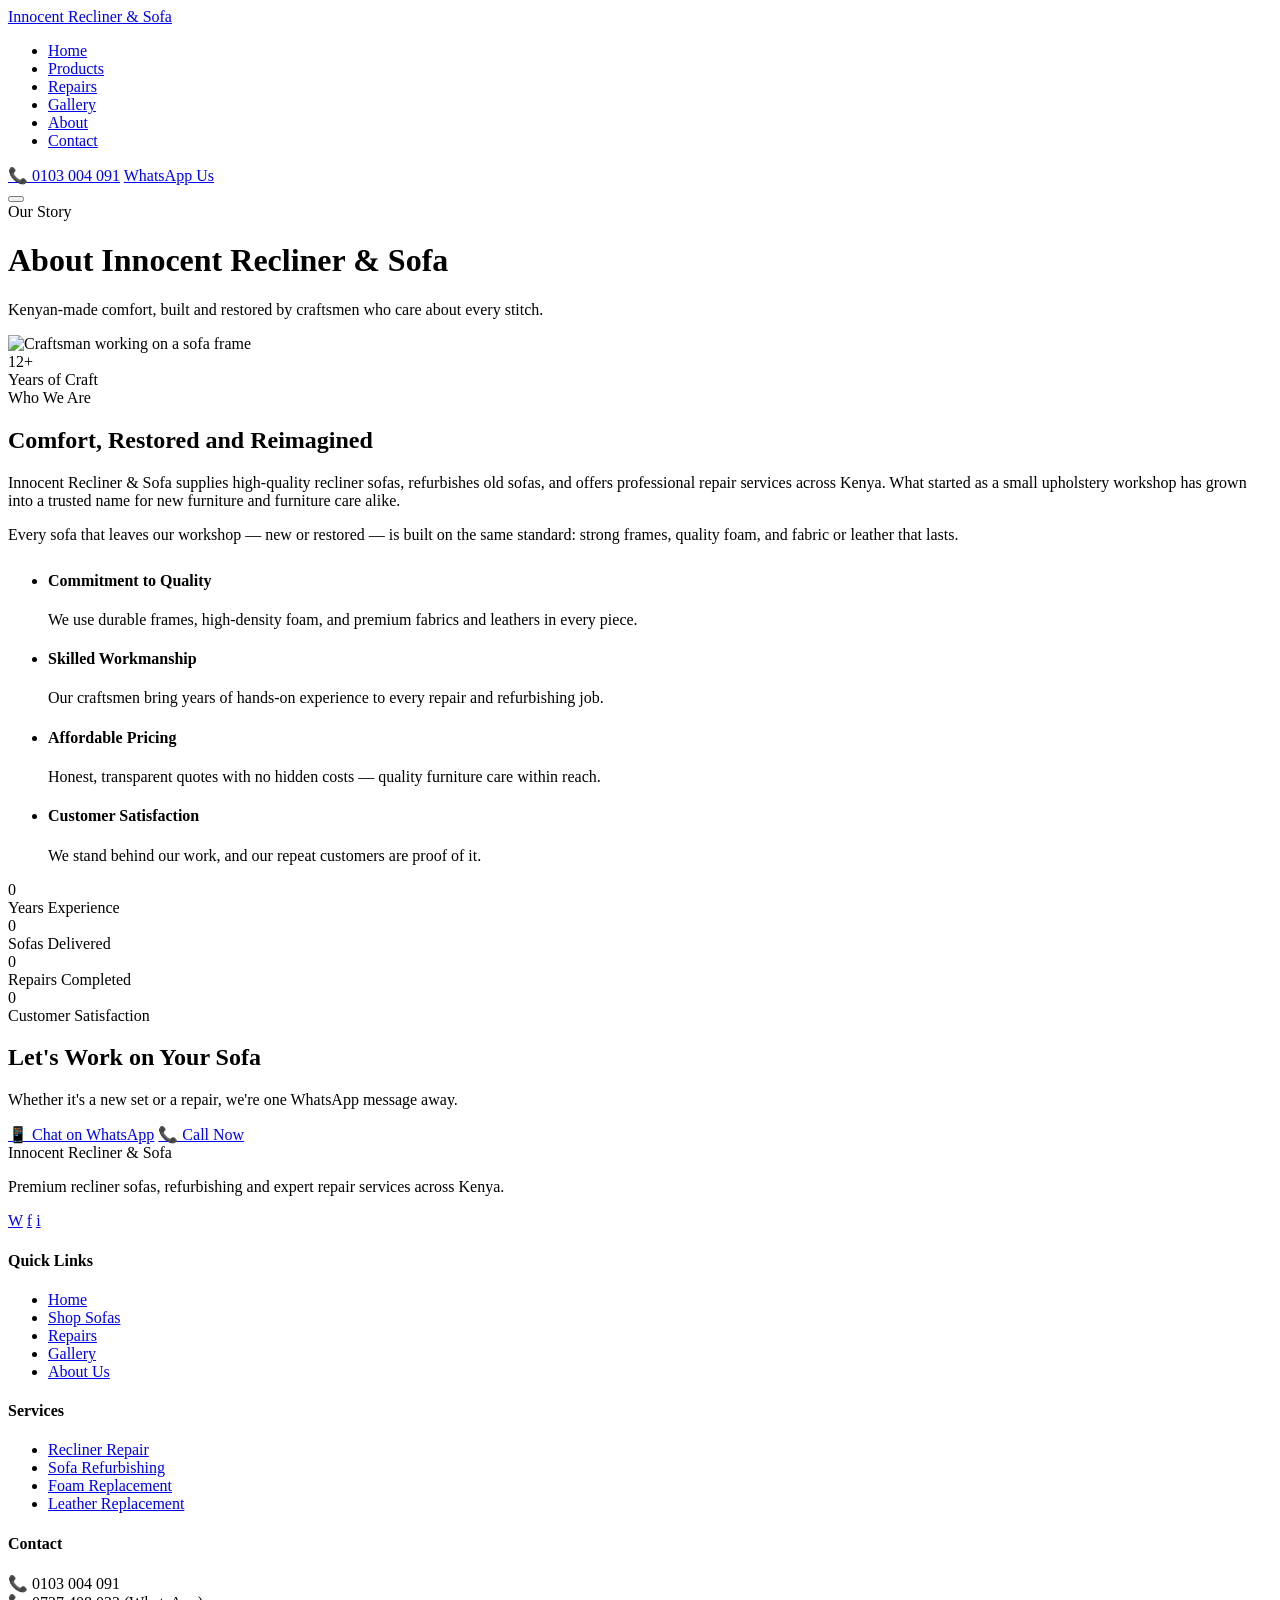
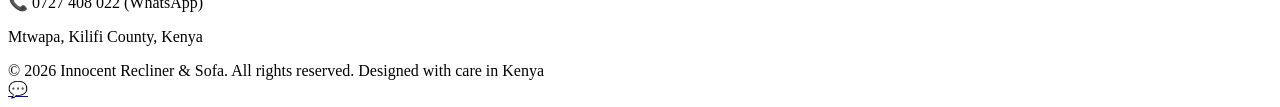
==== about.html @ 0bd8e6cc "Add files via upload" ====
<!DOCTYPE html>
<html lang="en">
<head>
<meta charset="UTF-8">
<meta name="viewport" content="width=device-width, initial-scale=1.0">
<title>About Us | Innocent Recliner & Sofa</title>
<meta name="description" content="Innocent Recliner & Sofa is committed to quality craftsmanship, affordable pricing, and customer satisfaction across Kenya.">
<link rel="preconnect" href="https://fonts.googleapis.com">
<link href="https://fonts.googleapis.com/css2?family=Playfair+Display:wght@600;700;800&family=Poppins:wght@400;500;600;700&display=swap" rel="stylesheet">
<link rel="stylesheet" href="css/style.css">
</head>
<body>

<nav class="nav">
  <div class="container nav-inner">
    <a href="index.html" class="logo">Innocent <span>Recliner & Sofa</span></a>
    <ul class="nav-links">
      <li><a href="index.html">Home</a></li>
      <li><a href="shop.html">Products</a></li>
      <li><a href="repairs.html">Repairs</a></li>
      <li><a href="gallery.html">Gallery</a></li>
      <li><a href="about.html" class="active">About</a></li>
      <li><a href="contact.html">Contact</a></li>
    </ul>
    <div class="nav-cta">
      <a href="tel:+254103004091" class="nav-call">📞 0103 004 091</a>
      <a href="https://wa.me/254727408022" target="_blank" class="btn btn--gold btn--sm">WhatsApp Us</a>
    </div>
    <button class="nav-toggle" aria-label="Menu"><span></span><span></span><span></span></button>
  </div>
</nav>

<header class="page-hero">
  <div class="container">
    <span class="crumb">Our Story</span>
    <h1>About Innocent Recliner & Sofa</h1>
    <p>Kenyan-made comfort, built and restored by craftsmen who care about every stitch.</p>
  </div>
</header>

<section class="section">
  <div class="container about-grid">
    <div class="about-media reveal">
      <img src="https://images.unsplash.com/photo-1556228453-efd6c1ff04f6?q=80&w=1000&auto=format&fit=crop" alt="Craftsman working on a sofa frame">
      <div class="about-badge">
        <div class="stat-num">12+</div>
        <div class="stat-label">Years of Craft</div>
      </div>
    </div>
    <div class="reveal reveal-delay-1">
      <span class="eyebrow">Who We Are</span>
      <h2>Comfort, Restored and Reimagined</h2>
      <p>Innocent Recliner & Sofa supplies high-quality recliner sofas, refurbishes old sofas, and offers professional repair services across Kenya. What started as a small upholstery workshop has grown into a trusted name for new furniture and furniture care alike.</p>
      <p>Every sofa that leaves our workshop — new or restored — is built on the same standard: strong frames, quality foam, and fabric or leather that lasts.</p>
      <ul class="values-list" style="margin-top:28px;">
        <li><span class="dot"></span><div><h4>Commitment to Quality</h4><p>We use durable frames, high-density foam, and premium fabrics and leathers in every piece.</p></div></li>
        <li><span class="dot"></span><div><h4>Skilled Workmanship</h4><p>Our craftsmen bring years of hands-on experience to every repair and refurbishing job.</p></div></li>
        <li><span class="dot"></span><div><h4>Affordable Pricing</h4><p>Honest, transparent quotes with no hidden costs — quality furniture care within reach.</p></div></li>
        <li><span class="dot"></span><div><h4>Customer Satisfaction</h4><p>We stand behind our work, and our repeat customers are proof of it.</p></div></li>
      </ul>
    </div>
  </div>
</section>

<section class="section section--dark">
  <div class="container">
    <div class="stats" style="margin-top:0;">
      <div class="stat reveal"><div class="stat-num" data-count="12" data-suffix="+">0</div><div class="stat-label">Years Experience</div></div>
      <div class="stat reveal reveal-delay-1"><div class="stat-num" data-count="850" data-suffix="+">0</div><div class="stat-label">Sofas Delivered</div></div>
      <div class="stat reveal reveal-delay-2"><div class="stat-num" data-count="1200" data-suffix="+">0</div><div class="stat-label">Repairs Completed</div></div>
      <div class="stat reveal reveal-delay-3"><div class="stat-num" data-count="98" data-suffix="%">0</div><div class="stat-label">Customer Satisfaction</div></div>
    </div>
  </div>
</section>

<section class="cta-banner">
  <div class="container reveal">
    <h2>Let's Work on Your Sofa</h2>
    <p>Whether it's a new set or a repair, we're one WhatsApp message away.</p>
    <div class="cta-actions">
      <a href="https://wa.me/254727408022" target="_blank" class="btn btn--gold">📱 Chat on WhatsApp</a>
      <a href="tel:+254103004091" class="btn btn--outline">📞 Call Now</a>
    </div>
  </div>
</section>

<footer class="footer">
  <div class="container footer-grid">
    <div>
      <div class="footer-logo">Innocent <span>Recliner & Sofa</span></div>
      <p>Premium recliner sofas, refurbishing and expert repair services across Kenya.</p>
      <div class="footer-social">
        <a href="https://wa.me/254727408022" target="_blank" aria-label="WhatsApp">W</a>
        <a href="#" aria-label="Facebook">f</a>
        <a href="#" aria-label="Instagram">i</a>
      </div>
    </div>
    <div>
      <h4>Quick Links</h4>
      <ul>
        <li><a href="index.html">Home</a></li>
        <li><a href="shop.html">Shop Sofas</a></li>
        <li><a href="repairs.html">Repairs</a></li>
        <li><a href="gallery.html">Gallery</a></li>
        <li><a href="about.html">About Us</a></li>
      </ul>
    </div>
    <div>
      <h4>Services</h4>
      <ul>
        <li><a href="repairs.html">Recliner Repair</a></li>
        <li><a href="repairs.html">Sofa Refurbishing</a></li>
        <li><a href="repairs.html">Foam Replacement</a></li>
        <li><a href="repairs.html">Leather Replacement</a></li>
      </ul>
    </div>
    <div>
      <h4>Contact</h4>
      <p>📞 0103 004 091<br>📞 0727 408 022 (WhatsApp)</p>
      <p>Mtwapa, Kilifi County, Kenya</p>
    </div>
  </div>
  <div class="container footer-bottom">
    <span>© 2026 Innocent Recliner & Sofa. All rights reserved.</span>
    <span>Designed with care in Kenya</span>
  </div>
</footer>

<a href="https://wa.me/254727408022" target="_blank" class="wa-float" aria-label="Chat on WhatsApp">💬</a>
<script src="js/main.js"></script>
</body>
</html>
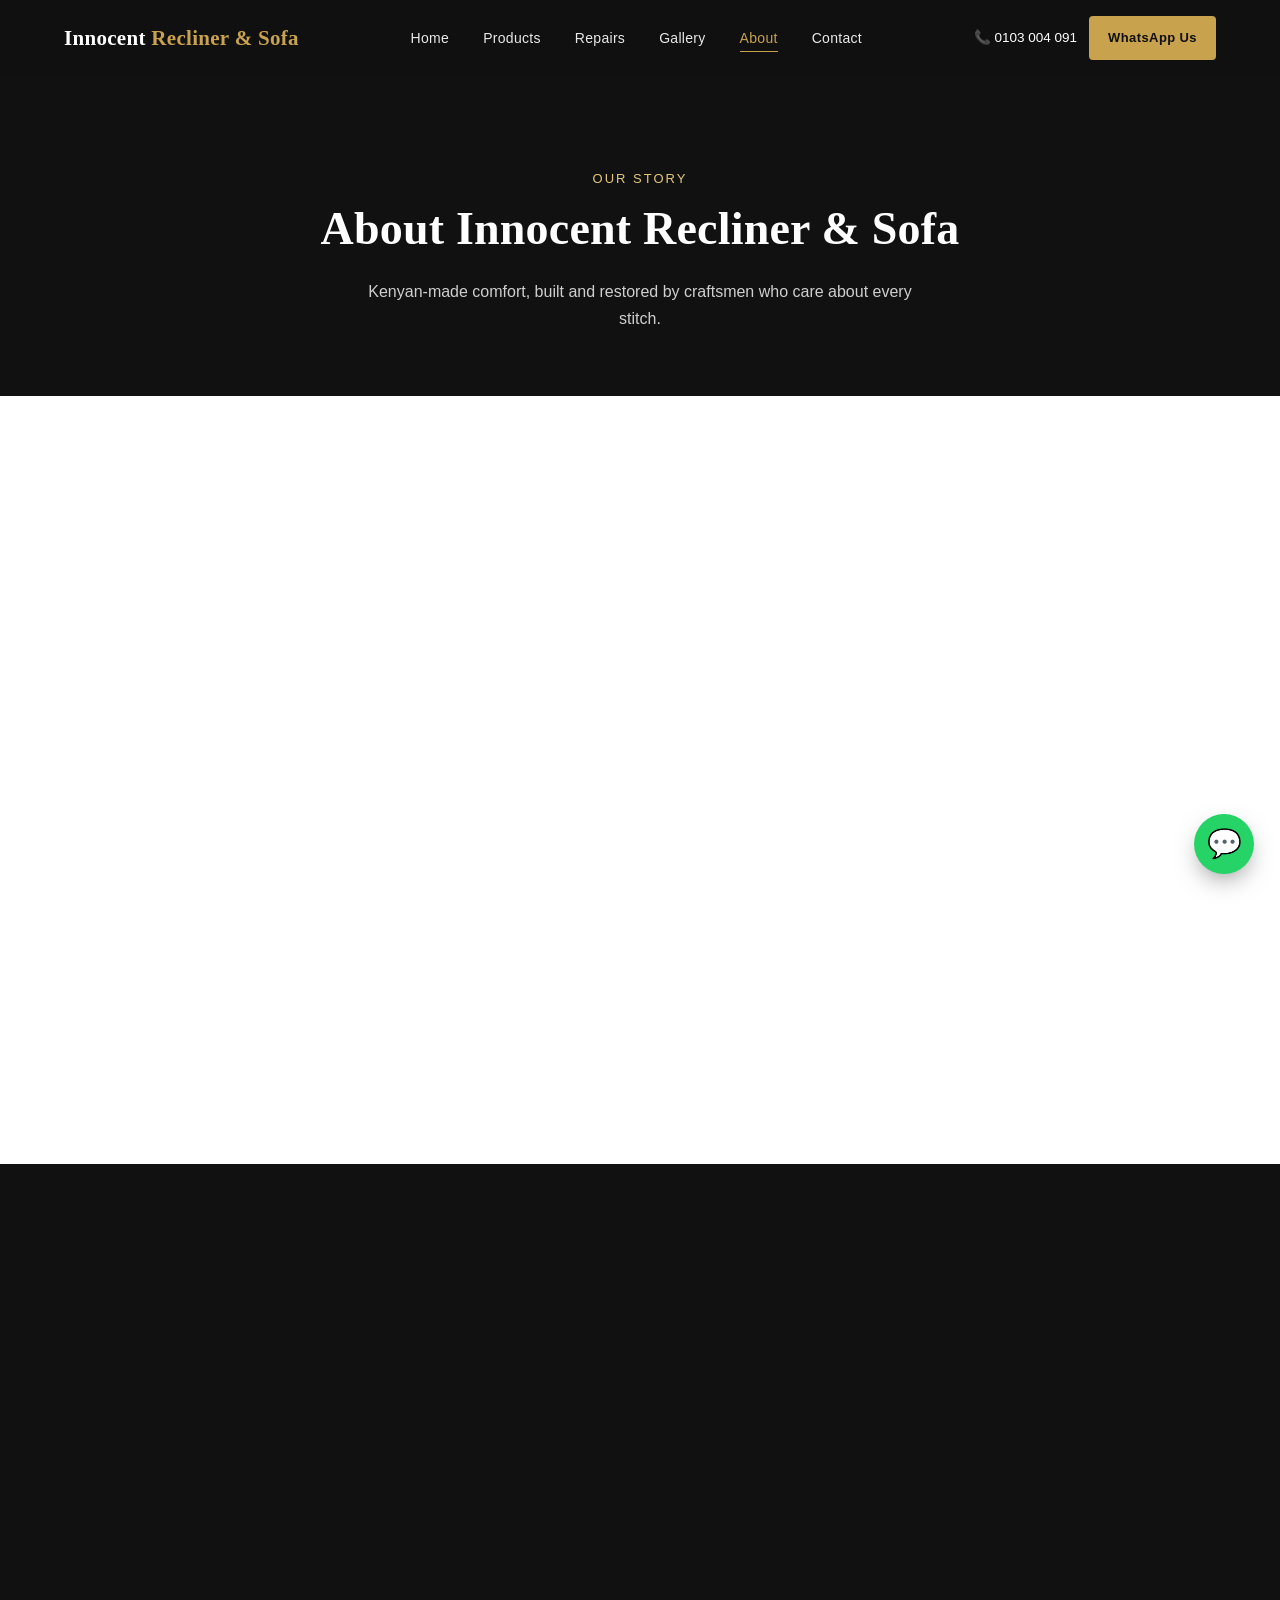
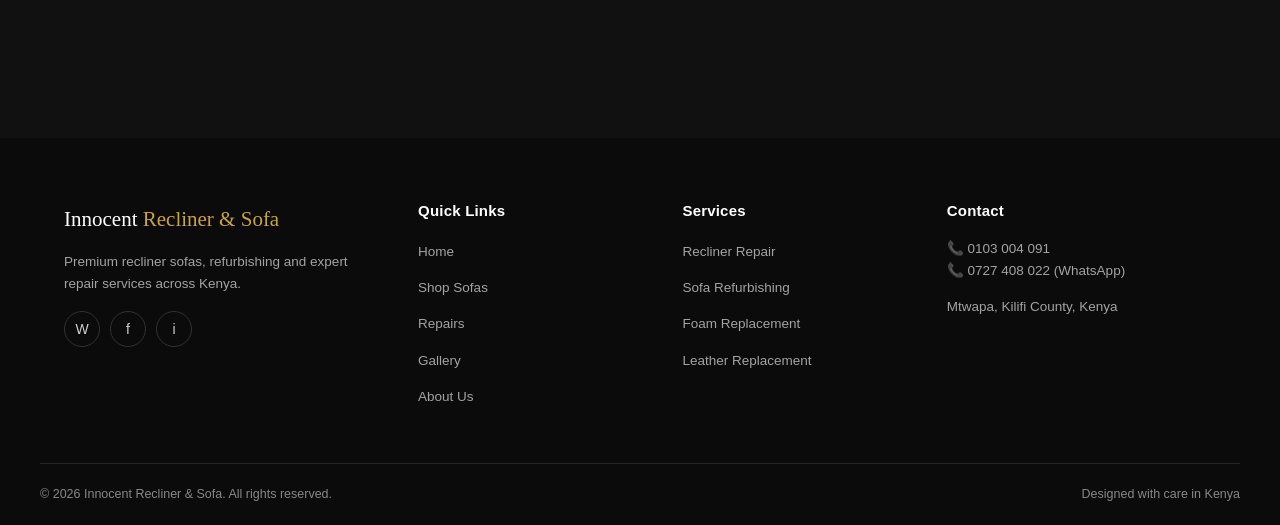
==== commit 35f862ca: "Fix stylesheet link in about.html" ====
--- a/about.html
+++ b/about.html
@@ -7,7 +7,7 @@
 <meta name="description" content="Innocent Recliner & Sofa is committed to quality craftsmanship, affordable pricing, and customer satisfaction across Kenya.">
 <link rel="preconnect" href="https://fonts.googleapis.com">
 <link href="https://fonts.googleapis.com/css2?family=Playfair+Display:wght@600;700;800&family=Poppins:wght@400;500;600;700&display=swap" rel="stylesheet">
-<link rel="stylesheet" href="css/style.css">
+<link rel="stylesheet" href="style.css">
 </head>
 <body>
 
--- a/style.css
+++ b/style.css
@@ -0,0 +1,592 @@
+/* ============================================================
+   Innocent Recliner & Sofa — Stylesheet
+   Palette: Black #111111 · Gold #C8A24D · White #FFFFFF · Light #F7F7F7
+   Type: Playfair Display (display) · Poppins (body)
+   ============================================================ */
+
+:root {
+  --black: #111111;
+  --gold: #C8A24D;
+  --gold-dark: #A9832E;
+  --gold-light: #E4C878;
+  --white: #FFFFFF;
+  --bg-light: #F7F7F7;
+  --grey-mid: #6b6b6b;
+  --grey-line: #e6e3dc;
+  --shadow: 0 20px 45px -20px rgba(17,17,17,0.35);
+  --radius: 4px;
+  --ease: cubic-bezier(.22,.61,.36,1);
+}
+
+* { box-sizing: border-box; }
+html { scroll-behavior: smooth; }
+
+body {
+  margin: 0;
+  font-family: 'Poppins', sans-serif;
+  color: var(--black);
+  background: var(--white);
+  line-height: 1.65;
+  -webkit-font-smoothing: antialiased;
+}
+
+h1, h2, h3, h4 {
+  font-family: 'Playfair Display', serif;
+  font-weight: 700;
+  line-height: 1.15;
+  margin: 0 0 0.5em;
+  letter-spacing: 0.2px;
+}
+
+p { margin: 0 0 1em; color: #333; }
+a { color: inherit; text-decoration: none; }
+img { max-width: 100%; display: block; }
+ul { list-style: none; margin: 0; padding: 0; }
+
+.container {
+  width: 100%;
+  max-width: 1200px;
+  margin: 0 auto;
+  padding: 0 24px;
+}
+
+.eyebrow {
+  display: inline-block;
+  font-size: 12px;
+  letter-spacing: 3px;
+  text-transform: uppercase;
+  color: var(--gold-dark);
+  font-weight: 600;
+  margin-bottom: 12px;
+}
+
+.section {
+  padding: 88px 0;
+}
+.section--tight { padding: 56px 0; }
+.section--bg { background: var(--bg-light); }
+.section--dark { background: var(--black); color: var(--white); }
+.section--dark p { color: #cfcfcf; }
+.section--dark h2 { color: var(--white); }
+
+.section-head {
+  max-width: 640px;
+  margin: 0 0 48px;
+}
+.section-head.center { margin-left: auto; margin-right: auto; text-align: center; }
+
+/* ---------- Buttons ---------- */
+.btn {
+  position: relative;
+  overflow: hidden;
+  display: inline-flex;
+  align-items: center;
+  gap: 10px;
+  padding: 15px 30px;
+  font-family: 'Poppins', sans-serif;
+  font-weight: 600;
+  font-size: 14.5px;
+  letter-spacing: 0.4px;
+  border-radius: var(--radius);
+  border: 1px solid transparent;
+  cursor: pointer;
+  transition: transform .25s var(--ease), box-shadow .25s var(--ease), background .25s, color .25s, border-color .25s;
+}
+.btn:active { transform: scale(0.97); }
+
+.btn--gold {
+  background: var(--gold);
+  color: var(--black);
+}
+.btn--gold:hover { background: var(--gold-dark); box-shadow: 0 10px 24px -10px rgba(200,162,77,0.7); transform: translateY(-2px); }
+
+.btn--dark {
+  background: var(--black);
+  color: var(--white);
+}
+.btn--dark:hover { background: #000; box-shadow: 0 10px 24px -10px rgba(0,0,0,0.5); transform: translateY(-2px); }
+
+.btn--outline {
+  background: transparent;
+  border-color: rgba(255,255,255,0.5);
+  color: var(--white);
+}
+.btn--outline:hover { background: rgba(255,255,255,0.12); transform: translateY(-2px); }
+
+.btn--outline-dark {
+  background: transparent;
+  border-color: var(--black);
+  color: var(--black);
+}
+.btn--outline-dark:hover { background: var(--black); color: var(--white); transform: translateY(-2px); }
+
+.btn--sm { padding: 10px 18px; font-size: 13px; }
+.btn--block { width: 100%; justify-content: center; }
+
+/* ripple */
+.btn .ripple {
+  position: absolute;
+  border-radius: 50%;
+  transform: scale(0);
+  animation: ripple .6s linear;
+  background: rgba(255,255,255,0.5);
+  pointer-events: none;
+}
+.btn--outline .ripple, .btn--outline-dark .ripple { background: rgba(17,17,17,0.2); }
+@keyframes ripple { to { transform: scale(3); opacity: 0; } }
+
+/* ---------- Navigation ---------- */
+.nav {
+  position: fixed;
+  top: 0; left: 0; right: 0;
+  z-index: 1000;
+  background: rgba(17,17,17,0.92);
+  backdrop-filter: blur(8px);
+  transition: background .3s;
+}
+.nav-inner {
+  display: flex;
+  align-items: center;
+  justify-content: space-between;
+  height: 76px;
+}
+.logo {
+  font-family: 'Playfair Display', serif;
+  font-weight: 700;
+  font-size: 21px;
+  color: var(--white);
+  letter-spacing: 0.3px;
+}
+.logo span { color: var(--gold); }
+
+.nav-links {
+  display: flex;
+  gap: 34px;
+}
+.nav-links a {
+  color: #e9e9e9;
+  font-size: 14px;
+  font-weight: 500;
+  letter-spacing: 0.3px;
+  position: relative;
+  padding: 6px 0;
+}
+.nav-links a::after {
+  content: '';
+  position: absolute;
+  left: 0; bottom: 0;
+  width: 0; height: 1px;
+  background: var(--gold);
+  transition: width .3s var(--ease);
+}
+.nav-links a:hover::after, .nav-links a.active::after { width: 100%; }
+.nav-links a.active { color: var(--gold); }
+
+.nav-cta { display: flex; align-items: center; gap: 12px; }
+.nav-call {
+  color: var(--white);
+  font-size: 13.5px;
+  font-weight: 500;
+  display: flex;
+  align-items: center;
+  gap: 6px;
+}
+
+.nav-toggle {
+  display: none;
+  flex-direction: column;
+  gap: 5px;
+  background: none;
+  border: none;
+  cursor: pointer;
+  padding: 6px;
+}
+.nav-toggle span { width: 24px; height: 2px; background: var(--white); }
+
+/* ---------- Hero ---------- */
+.hero {
+  position: relative;
+  min-height: 92vh;
+  display: flex;
+  align-items: center;
+  background: linear-gradient(180deg, rgba(17,17,17,0.72), rgba(17,17,17,0.55) 55%, rgba(17,17,17,0.85)),
+              url('https://images.unsplash.com/photo-1493663284031-b7e3aefcae8e?q=80&w=1800&auto=format&fit=crop') center/cover no-repeat;
+  color: var(--white);
+}
+.hero-inner { max-width: 680px; }
+.hero .eyebrow { color: var(--gold-light); }
+.hero h1 {
+  font-size: clamp(38px, 5.6vw, 64px);
+  color: var(--white);
+  margin-bottom: 22px;
+}
+.hero p {
+  font-size: 17.5px;
+  color: #e4e4e4;
+  max-width: 520px;
+  margin-bottom: 34px;
+}
+.hero-actions { display: flex; gap: 16px; flex-wrap: wrap; }
+
+.hero-scroll {
+  position: absolute;
+  bottom: 34px; left: 50%;
+  transform: translateX(-50%);
+  width: 22px; height: 36px;
+  border: 1px solid rgba(255,255,255,0.6);
+  border-radius: 20px;
+}
+.hero-scroll::before {
+  content: '';
+  position: absolute;
+  top: 6px; left: 50%;
+  width: 4px; height: 4px;
+  margin-left: -2px;
+  border-radius: 50%;
+  background: var(--gold);
+  animation: scrollDot 1.8s infinite;
+}
+@keyframes scrollDot { 0%{ transform: translateY(0); opacity:1;} 70%{ transform: translateY(14px); opacity:0;} 100%{opacity:0;} }
+
+/* ---------- Page hero (inner pages) ---------- */
+.page-hero {
+  padding: 168px 0 64px;
+  background: var(--black);
+  color: var(--white);
+  text-align: center;
+}
+.page-hero h1 { color: var(--white); font-size: clamp(32px, 5vw, 46px); }
+.page-hero p { color: #cfcfcf; max-width: 560px; margin: 0 auto; }
+.crumb { color: var(--gold-light); font-size: 13px; letter-spacing: 2px; text-transform: uppercase; margin-bottom: 14px; display:block; }
+
+/* ---------- Grids ---------- */
+.grid {
+  display: grid;
+  gap: 30px;
+}
+.grid--3 { grid-template-columns: repeat(3, 1fr); }
+.grid--4 { grid-template-columns: repeat(4, 1fr); }
+.grid--2 { grid-template-columns: repeat(2, 1fr); }
+
+/* ---------- Product Card ---------- */
+.card {
+  background: var(--white);
+  border: 1px solid var(--grey-line);
+  border-radius: var(--radius);
+  overflow: hidden;
+  transition: transform .35s var(--ease), box-shadow .35s var(--ease);
+}
+.card:hover { transform: translateY(-8px); box-shadow: var(--shadow); }
+.card-media { overflow: hidden; aspect-ratio: 4/3; }
+.card-media img { width: 100%; height: 100%; object-fit: cover; transition: transform .6s var(--ease); }
+.card:hover .card-media img { transform: scale(1.08); }
+.card-body { padding: 20px 22px 24px; }
+.card-cat { font-size: 11.5px; letter-spacing: 1.5px; text-transform: uppercase; color: var(--gold-dark); font-weight: 600; }
+.card-body h3 { font-size: 19px; margin: 6px 0 6px; }
+.card-price { font-family: 'Playfair Display', serif; font-size: 20px; color: var(--black); font-weight: 700; margin-bottom: 14px; }
+
+/* ---------- Service Card ---------- */
+.service-card {
+  background: var(--white);
+  border: 1px solid var(--grey-line);
+  border-radius: var(--radius);
+  padding: 34px 28px;
+  transition: transform .3s var(--ease), box-shadow .3s var(--ease), border-color .3s;
+}
+.service-card:hover { transform: translateY(-6px); box-shadow: var(--shadow); border-color: var(--gold); }
+.service-icon {
+  width: 52px; height: 52px;
+  border-radius: 50%;
+  background: var(--bg-light);
+  display: flex; align-items: center; justify-content: center;
+  margin-bottom: 20px;
+  font-size: 22px;
+  color: var(--gold-dark);
+  border: 1px solid var(--grey-line);
+}
+.service-card h3 { font-size: 19px; margin-bottom: 8px; }
+.service-card p { font-size: 14.5px; margin-bottom: 0; }
+
+/* ---------- Why choose us ---------- */
+.feature-row {
+  display: flex;
+  gap: 18px;
+  align-items: flex-start;
+  padding: 20px 0;
+  border-bottom: 1px solid rgba(255,255,255,0.1);
+}
+.feature-row:last-child { border-bottom: none; }
+.feature-check {
+  width: 30px; height: 30px;
+  border-radius: 50%;
+  border: 1px solid var(--gold);
+  color: var(--gold);
+  display: flex; align-items: center; justify-content: center;
+  flex-shrink: 0;
+  font-size: 14px;
+}
+.feature-row h4 { color: var(--white); font-family: 'Poppins', sans-serif; font-size: 16px; margin-bottom: 3px; }
+.feature-row p { font-size: 14px; margin: 0; color: #bfbfbf; }
+
+.stats {
+  display: grid;
+  grid-template-columns: repeat(4, 1fr);
+  gap: 24px;
+  margin-top: 56px;
+}
+.stat { text-align: center; }
+.stat-num { font-family: 'Playfair Display', serif; font-size: 40px; color: var(--gold); font-weight: 700; }
+.stat-label { font-size: 12.5px; letter-spacing: 1px; text-transform: uppercase; color: #bfbfbf; margin-top: 4px; }
+
+/* ---------- Before / After ---------- */
+.ba-card {
+  position: relative;
+  border-radius: var(--radius);
+  overflow: hidden;
+  box-shadow: var(--shadow);
+}
+.ba-images { position: relative; aspect-ratio: 4/3; overflow: hidden; }
+.ba-images img { position: absolute; inset: 0; width: 100%; height: 100%; object-fit: cover; }
+.ba-after { clip-path: inset(0 0 0 50%); transition: clip-path .1s; }
+.ba-handle {
+  position: absolute; top: 0; bottom: 0; left: 50%;
+  width: 3px; background: var(--gold);
+  cursor: ew-resize;
+  transform: translateX(-1.5px);
+}
+.ba-handle::after {
+  content: '⇔';
+  position: absolute; top: 50%; left: 50%;
+  transform: translate(-50%,-50%);
+  width: 38px; height: 38px;
+  background: var(--gold);
+  color: var(--black);
+  border-radius: 50%;
+  display: flex; align-items: center; justify-content: center;
+  font-size: 16px;
+  box-shadow: 0 4px 12px rgba(0,0,0,0.3);
+}
+.ba-label {
+  position: absolute; bottom: 12px;
+  font-size: 11px; letter-spacing: 1.5px; text-transform: uppercase;
+  background: rgba(17,17,17,0.75); color: var(--white);
+  padding: 5px 12px; border-radius: 2px;
+}
+.ba-label.before { left: 12px; }
+.ba-label.after { right: 12px; }
+.ba-caption { padding: 16px 4px 0; font-weight: 600; font-size: 15px; }
+
+/* ---------- Testimonials ---------- */
+.testi-track {
+  display: flex;
+  transition: transform .5s var(--ease);
+}
+.testi-slide { flex: 0 0 100%; padding: 0 8px; }
+.testi-card {
+  background: var(--white);
+  border: 1px solid var(--grey-line);
+  border-radius: var(--radius);
+  padding: 40px;
+  text-align: center;
+  max-width: 680px;
+  margin: 0 auto;
+}
+.testi-stars { color: var(--gold); letter-spacing: 4px; margin-bottom: 16px; font-size: 15px; }
+.testi-quote { font-family: 'Playfair Display', serif; font-size: 20px; font-style: italic; margin-bottom: 18px; }
+.testi-name { font-weight: 600; font-size: 14px; }
+.testi-role { font-size: 12.5px; color: var(--grey-mid); }
+.testi-dots { display: flex; justify-content: center; gap: 8px; margin-top: 26px; }
+.testi-dot { width: 8px; height: 8px; border-radius: 50%; background: var(--grey-line); cursor: pointer; border: none; }
+.testi-dot.active { background: var(--gold); }
+
+/* ---------- Gallery ---------- */
+.gallery-grid {
+  display: grid;
+  grid-template-columns: repeat(4, 1fr);
+  gap: 12px;
+}
+.gallery-item { border-radius: var(--radius); overflow: hidden; cursor: pointer; position: relative; }
+.gallery-item img { aspect-ratio: 1/1; object-fit: cover; width: 100%; height: 100%; transition: transform .5s var(--ease); }
+.gallery-item:hover img { transform: scale(1.1); }
+.gallery-item::after {
+  content: '+';
+  position: absolute; inset: 0;
+  display: flex; align-items: center; justify-content: center;
+  font-size: 28px; color: var(--white);
+  background: rgba(17,17,17,0);
+  transition: background .3s;
+}
+.gallery-item:hover::after { background: rgba(17,17,17,0.35); }
+.gallery-filters { display: flex; gap: 10px; flex-wrap: wrap; margin-bottom: 32px; }
+.gfilter {
+  padding: 8px 18px; font-size: 13px; font-weight: 500;
+  border: 1px solid var(--grey-line); border-radius: 30px;
+  background: var(--white); cursor: pointer; transition: all .25s;
+}
+.gfilter.active, .gfilter:hover { background: var(--black); color: var(--white); border-color: var(--black); }
+
+/* lightbox */
+.lightbox {
+  position: fixed; inset: 0; z-index: 2000;
+  background: rgba(10,10,10,0.94);
+  display: flex; align-items: center; justify-content: center;
+  opacity: 0; pointer-events: none; transition: opacity .3s;
+}
+.lightbox.open { opacity: 1; pointer-events: auto; }
+.lightbox img { max-width: 88vw; max-height: 82vh; border-radius: 4px; }
+.lightbox-close, .lightbox-prev, .lightbox-next {
+  position: absolute; background: rgba(255,255,255,0.1); color: var(--white);
+  border: 1px solid rgba(255,255,255,0.3); border-radius: 50%;
+  width: 44px; height: 44px; display: flex; align-items: center; justify-content: center;
+  cursor: pointer; font-size: 18px;
+}
+.lightbox-close { top: 24px; right: 24px; }
+.lightbox-prev { left: 24px; top: 50%; transform: translateY(-50%); }
+.lightbox-next { right: 24px; top: 50%; transform: translateY(-50%); }
+
+/* ---------- Filters (Shop) ---------- */
+.shop-filters { display: flex; gap: 10px; flex-wrap: wrap; margin-bottom: 40px; }
+
+/* ---------- Quote / Contact form ---------- */
+.form-card {
+  background: var(--white);
+  border: 1px solid var(--grey-line);
+  border-radius: var(--radius);
+  padding: 36px;
+}
+.field { margin-bottom: 20px; }
+.field label { display: block; font-size: 13px; font-weight: 600; margin-bottom: 7px; }
+.field input, .field select, .field textarea {
+  width: 100%;
+  padding: 13px 14px;
+  border: 1px solid var(--grey-line);
+  border-radius: var(--radius);
+  font-family: 'Poppins', sans-serif;
+  font-size: 14.5px;
+  background: var(--bg-light);
+  transition: border-color .25s, background .25s;
+}
+.field input:focus, .field select:focus, .field textarea:focus {
+  outline: none; border-color: var(--gold); background: var(--white);
+}
+.field textarea { resize: vertical; min-height: 110px; }
+
+/* ---------- Contact info blocks ---------- */
+.contact-info-item {
+  display: flex; gap: 16px; align-items: flex-start;
+  padding: 20px 0; border-bottom: 1px solid var(--grey-line);
+}
+.contact-info-item:last-child { border-bottom: none; }
+.contact-info-icon {
+  width: 44px; height: 44px; border-radius: 50%;
+  background: var(--black); color: var(--gold);
+  display: flex; align-items: center; justify-content: center;
+  flex-shrink: 0; font-size: 18px;
+}
+.contact-info-item h4 { font-size: 15px; margin-bottom: 3px; }
+.contact-info-item p { font-size: 14px; margin: 0; color: var(--grey-mid); }
+.map-frame { border-radius: var(--radius); overflow: hidden; border: 1px solid var(--grey-line); margin-top: 24px; }
+.map-frame iframe { width: 100%; height: 320px; border: 0; display: block; }
+
+/* ---------- About ---------- */
+.about-grid { display: grid; grid-template-columns: 1fr 1fr; gap: 60px; align-items: center; }
+.about-media { position: relative; }
+.about-media img { border-radius: var(--radius); box-shadow: var(--shadow); }
+.about-badge {
+  position: absolute; bottom: -24px; left: -24px;
+  background: var(--gold); color: var(--black);
+  padding: 20px 26px; border-radius: var(--radius);
+  box-shadow: 0 14px 30px -12px rgba(0,0,0,0.4);
+}
+.about-badge .stat-num { color: var(--black); font-size: 30px; }
+.about-badge .stat-label { color: #3a2f0f; }
+.values-list li { display: flex; gap: 14px; margin-bottom: 18px; align-items: flex-start; }
+.values-list .dot { width: 8px; height: 8px; margin-top: 8px; border-radius: 50%; background: var(--gold); flex-shrink: 0; }
+.values-list h4 { font-size: 15.5px; margin-bottom: 2px; }
+.values-list p { font-size: 14px; margin: 0; }
+
+/* ---------- CTA banner ---------- */
+.cta-banner {
+  background: var(--black);
+  color: var(--white);
+  text-align: center;
+  padding: 76px 0;
+}
+.cta-banner h2 { color: var(--white); margin-bottom: 14px; }
+.cta-banner p { color: #cfcfcf; max-width: 520px; margin: 0 auto 32px; }
+.cta-actions { display: flex; justify-content: center; gap: 16px; flex-wrap: wrap; }
+
+/* ---------- Footer ---------- */
+.footer { background: #0b0b0b; color: #cfcfcf; padding: 64px 0 0; }
+.footer-grid { display: grid; grid-template-columns: 1.4fr 1fr 1fr 1.2fr; gap: 40px; padding-bottom: 44px; }
+.footer h4 { color: var(--white); font-family: 'Poppins', sans-serif; font-size: 15px; margin-bottom: 18px; }
+.footer p { font-size: 13.5px; color: #a3a3a3; }
+.footer ul li { margin-bottom: 10px; }
+.footer ul a { font-size: 13.5px; color: #a3a3a3; transition: color .2s; }
+.footer ul a:hover { color: var(--gold); }
+.footer-logo { font-family: 'Playfair Display', serif; font-size: 21px; color: var(--white); margin-bottom: 14px; }
+.footer-logo span { color: var(--gold); }
+.footer-social { display: flex; gap: 10px; margin-top: 16px; }
+.footer-social a {
+  width: 36px; height: 36px; border-radius: 50%;
+  border: 1px solid #333; display: flex; align-items: center; justify-content: center;
+  font-size: 14px; transition: all .25s;
+}
+.footer-social a:hover { background: var(--gold); border-color: var(--gold); color: var(--black); }
+.footer-bottom {
+  border-top: 1px solid #262626;
+  padding: 20px 0;
+  font-size: 12.5px;
+  color: #888;
+  display: flex; justify-content: space-between; flex-wrap: wrap; gap: 10px;
+}
+
+/* ---------- Floating WhatsApp ---------- */
+.wa-float {
+  position: fixed; bottom: 26px; right: 26px; z-index: 900;
+  width: 60px; height: 60px; border-radius: 50%;
+  background: #25D366; color: var(--white);
+  display: flex; align-items: center; justify-content: center;
+  font-size: 28px;
+  box-shadow: 0 10px 26px -8px rgba(0,0,0,0.5);
+  animation: waPulse 2.4s infinite;
+}
+.wa-float:hover { transform: scale(1.08); }
+@keyframes waPulse {
+  0% { box-shadow: 0 0 0 0 rgba(37,211,102,0.55), 0 10px 26px -8px rgba(0,0,0,0.5); }
+  70% { box-shadow: 0 0 0 14px rgba(37,211,102,0), 0 10px 26px -8px rgba(0,0,0,0.5); }
+  100% { box-shadow: 0 0 0 0 rgba(37,211,102,0), 0 10px 26px -8px rgba(0,0,0,0.5); }
+}
+
+/* ---------- Reveal on scroll ---------- */
+.reveal { opacity: 0; transform: translateY(28px); transition: opacity .7s var(--ease), transform .7s var(--ease); }
+.reveal.in { opacity: 1; transform: translateY(0); }
+.reveal-delay-1 { transition-delay: .1s; }
+.reveal-delay-2 { transition-delay: .2s; }
+.reveal-delay-3 { transition-delay: .3s; }
+
+@media (prefers-reduced-motion: reduce) {
+  * { animation: none !important; transition: none !important; }
+}
+
+/* ---------- Responsive ---------- */
+@media (max-width: 1024px) {
+  .grid--4 { grid-template-columns: repeat(2, 1fr); }
+  .grid--3 { grid-template-columns: repeat(2, 1fr); }
+  .footer-grid { grid-template-columns: 1fr 1fr; }
+  .stats { grid-template-columns: repeat(2, 1fr); gap: 30px; }
+  .gallery-grid { grid-template-columns: repeat(3, 1fr); }
+}
+@media (max-width: 800px) {
+  .nav-links, .nav-call { display: none; }
+  .nav-toggle { display: flex; }
+  .nav.open .nav-links {
+    display: flex; position: absolute; top: 76px; left: 0; right: 0;
+    background: var(--black); flex-direction: column; padding: 20px 24px; gap: 18px;
+  }
+  .about-grid, .grid--2 { grid-template-columns: 1fr; }
+  .about-media { margin-bottom: 40px; }
+  .footer-grid { grid-template-columns: 1fr; gap: 30px; }
+  .gallery-grid { grid-template-columns: repeat(2, 1fr); }
+  .grid--3, .grid--4 { grid-template-columns: 1fr; }
+}
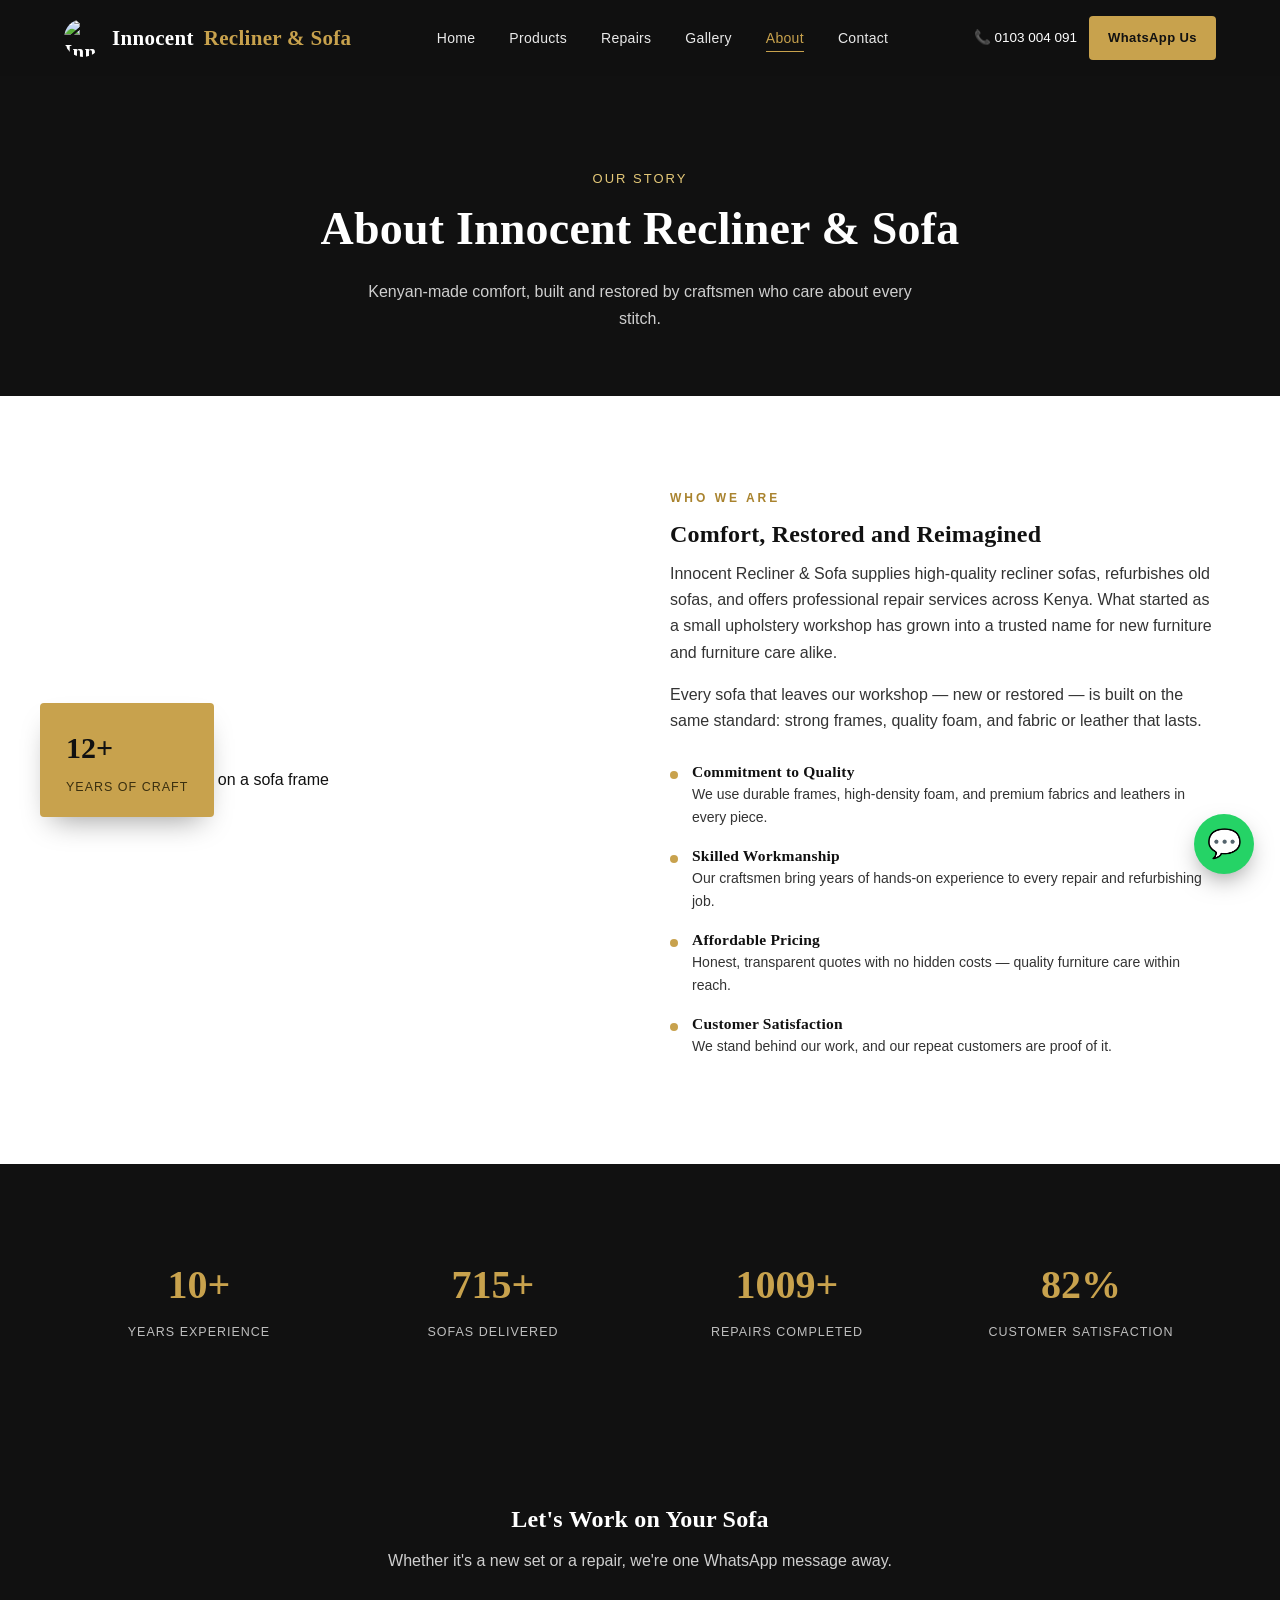
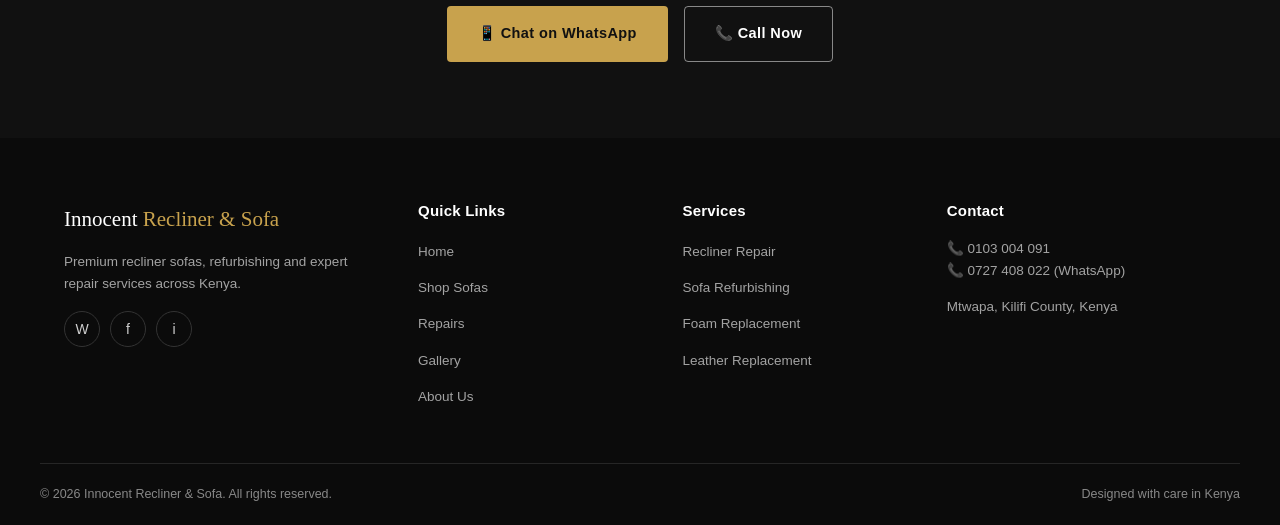
==== commit b55fc193: "Add files via upload" ====
--- a/about.html
+++ b/about.html
@@ -13,7 +13,7 @@
 
 <nav class="nav">
   <div class="container nav-inner">
-    <a href="index.html" class="logo">Innocent <span>Recliner & Sofa</span></a>
+    <a href="index.html" class="logo"><img src="images/logo.png" alt="Innocent Recliner & Sofa logo" class="logo-img">Innocent <span>Recliner & Sofa</span></a>
     <ul class="nav-links">
       <li><a href="index.html">Home</a></li>
       <li><a href="shop.html">Products</a></li>
@@ -41,7 +41,7 @@
 <section class="section">
   <div class="container about-grid">
     <div class="about-media reveal">
-      <img src="https://images.unsplash.com/photo-1556228453-efd6c1ff04f6?q=80&w=1000&auto=format&fit=crop" alt="Craftsman working on a sofa frame">
+      <img src="images/about.jpg" alt="Craftsman working on a sofa frame">
       <div class="about-badge">
         <div class="stat-num">12+</div>
         <div class="stat-label">Years of Craft</div>
@@ -127,6 +127,6 @@
 </footer>
 
 <a href="https://wa.me/254727408022" target="_blank" class="wa-float" aria-label="Chat on WhatsApp">💬</a>
-<script src="js/main.js"></script>
+<script src="main.js"></script>
 </body>
 </html>
--- a/style.css
+++ b/style.css
@@ -151,11 +151,20 @@
   height: 76px;
 }
 .logo {
+  display: flex;
+  align-items: center;
+  gap: 10px;
   font-family: 'Playfair Display', serif;
   font-weight: 700;
   font-size: 21px;
   color: var(--white);
   letter-spacing: 0.3px;
+}
+.logo-img {
+  height: 38px;
+  width: 38px;
+  object-fit: contain;
+  border-radius: 50%;
 }
 .logo span { color: var(--gold); }
 
@@ -210,7 +219,7 @@
   display: flex;
   align-items: center;
   background: linear-gradient(180deg, rgba(17,17,17,0.72), rgba(17,17,17,0.55) 55%, rgba(17,17,17,0.85)),
-              url('https://images.unsplash.com/photo-1493663284031-b7e3aefcae8e?q=80&w=1800&auto=format&fit=crop') center/cover no-repeat;
+              url('images/hero.jpg') center/cover no-repeat;
   color: var(--white);
 }
 .hero-inner { max-width: 680px; }
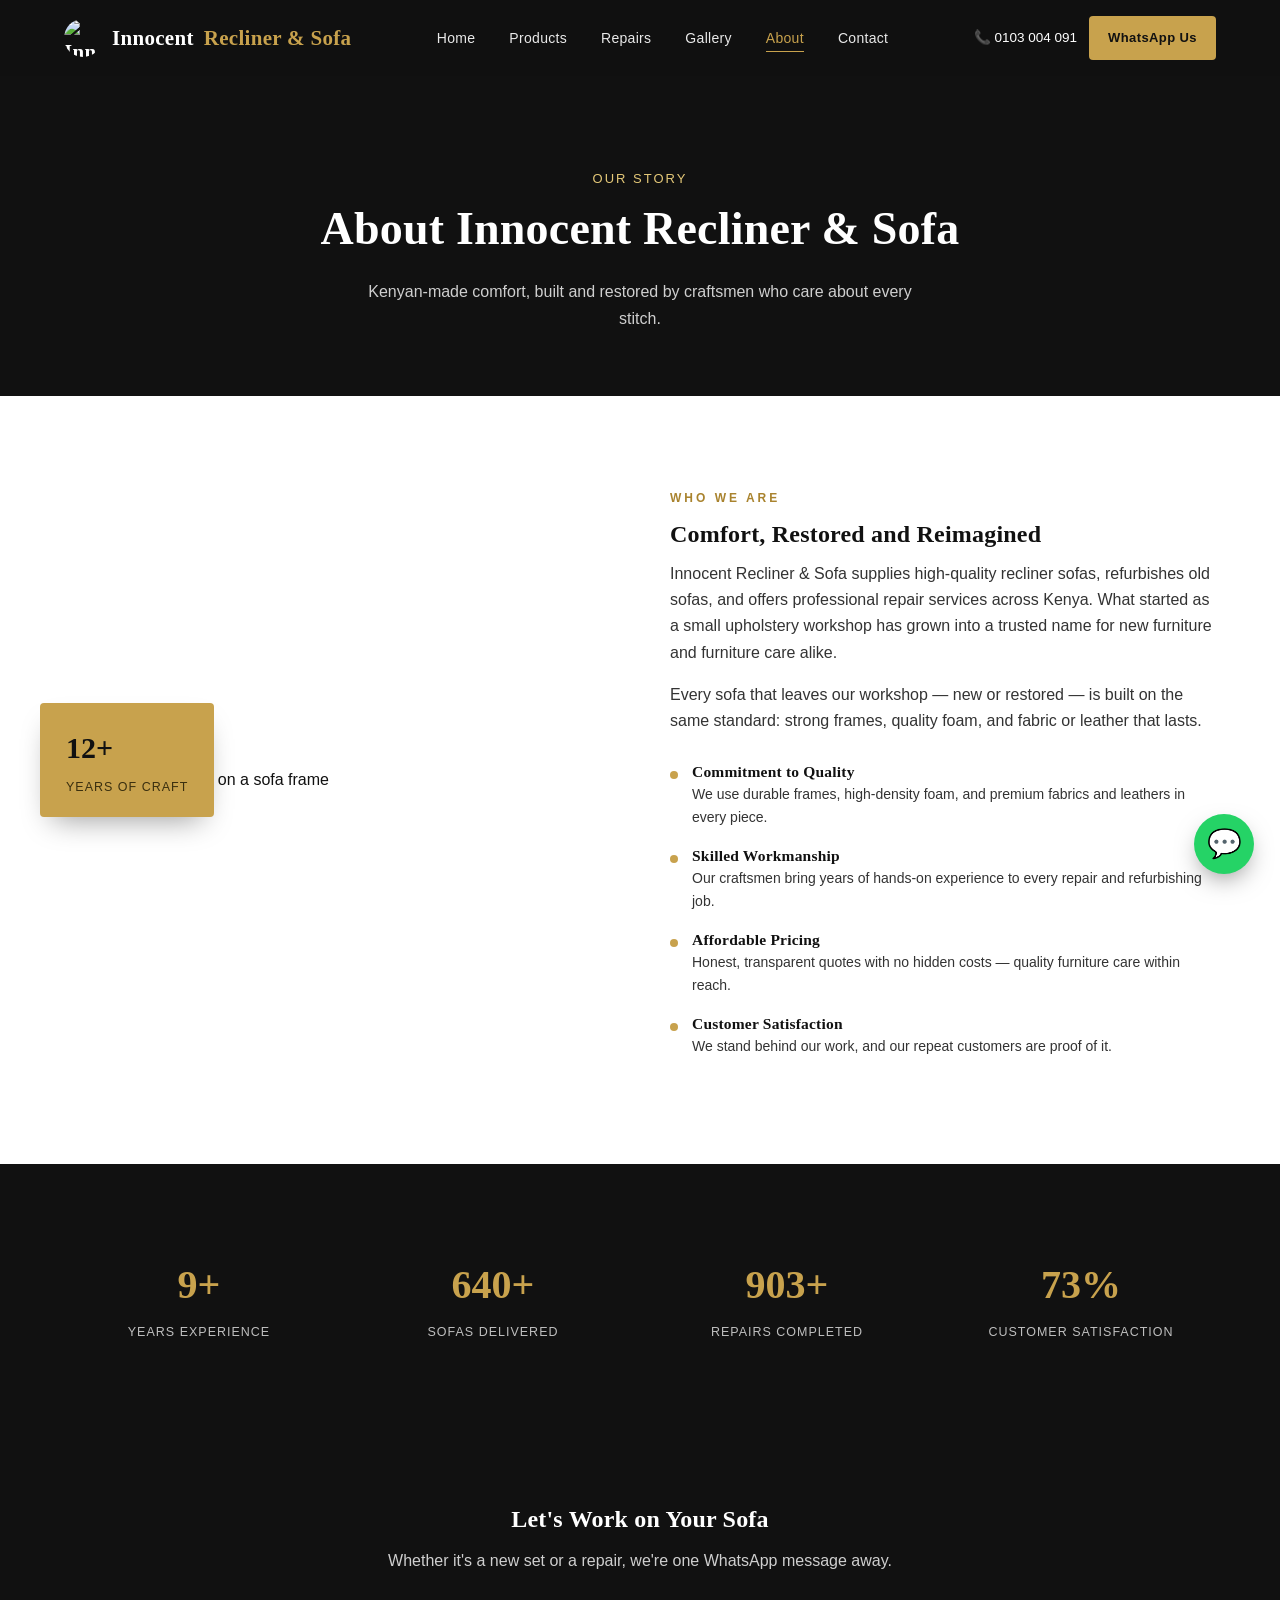
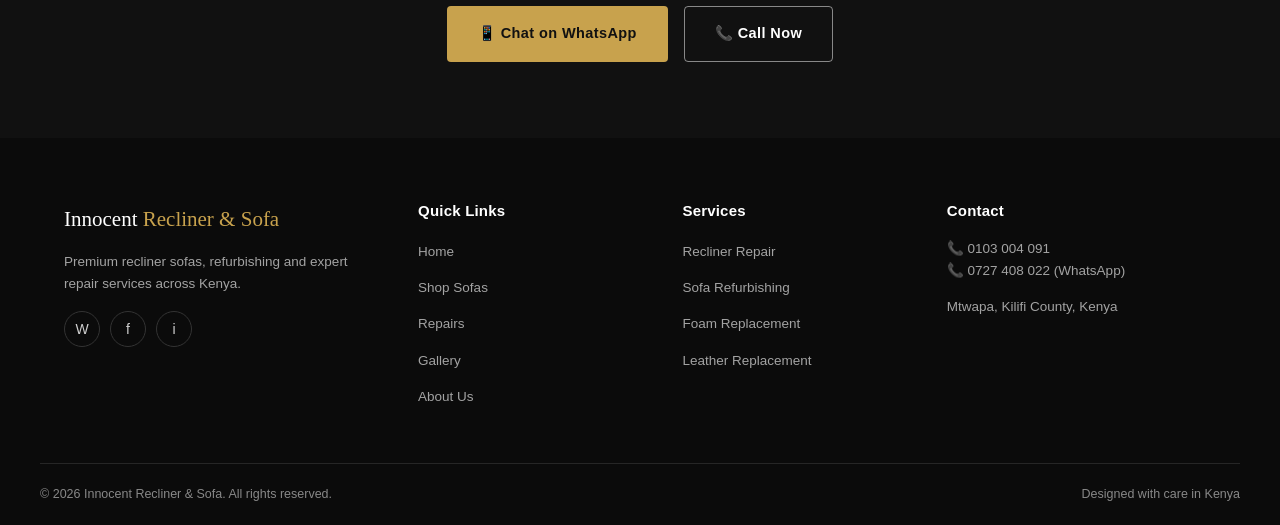
==== commit fbed93e9: "Add files via upload" ====
--- a/about.html
+++ b/about.html
@@ -13,7 +13,7 @@
 
 <nav class="nav">
   <div class="container nav-inner">
-    <a href="index.html" class="logo"><img src="images/logo.png" alt="Innocent Recliner & Sofa logo" class="logo-img">Innocent <span>Recliner & Sofa</span></a>
+    <a href="index.html" class="logo"><img src="images/IMG-20260724-WA0068.jpg" alt="Innocent Recliner & Sofa logo" class="logo-img">Innocent <span>Recliner & Sofa</span></a>
     <ul class="nav-links">
       <li><a href="index.html">Home</a></li>
       <li><a href="shop.html">Products</a></li>
@@ -41,7 +41,7 @@
 <section class="section">
   <div class="container about-grid">
     <div class="about-media reveal">
-      <img src="images/about.jpg" alt="Craftsman working on a sofa frame">
+      <img src="images/IMG-20260724-WA0071.jpg" alt="Craftsman working on a sofa frame">
       <div class="about-badge">
         <div class="stat-num">12+</div>
         <div class="stat-label">Years of Craft</div>
--- a/style.css
+++ b/style.css
@@ -219,7 +219,7 @@
   display: flex;
   align-items: center;
   background: linear-gradient(180deg, rgba(17,17,17,0.72), rgba(17,17,17,0.55) 55%, rgba(17,17,17,0.85)),
-              url('images/hero.jpg') center/cover no-repeat;
+              url('images/IMG-20260724-WA0063.jpg') center/cover no-repeat;
   color: var(--white);
 }
 .hero-inner { max-width: 680px; }
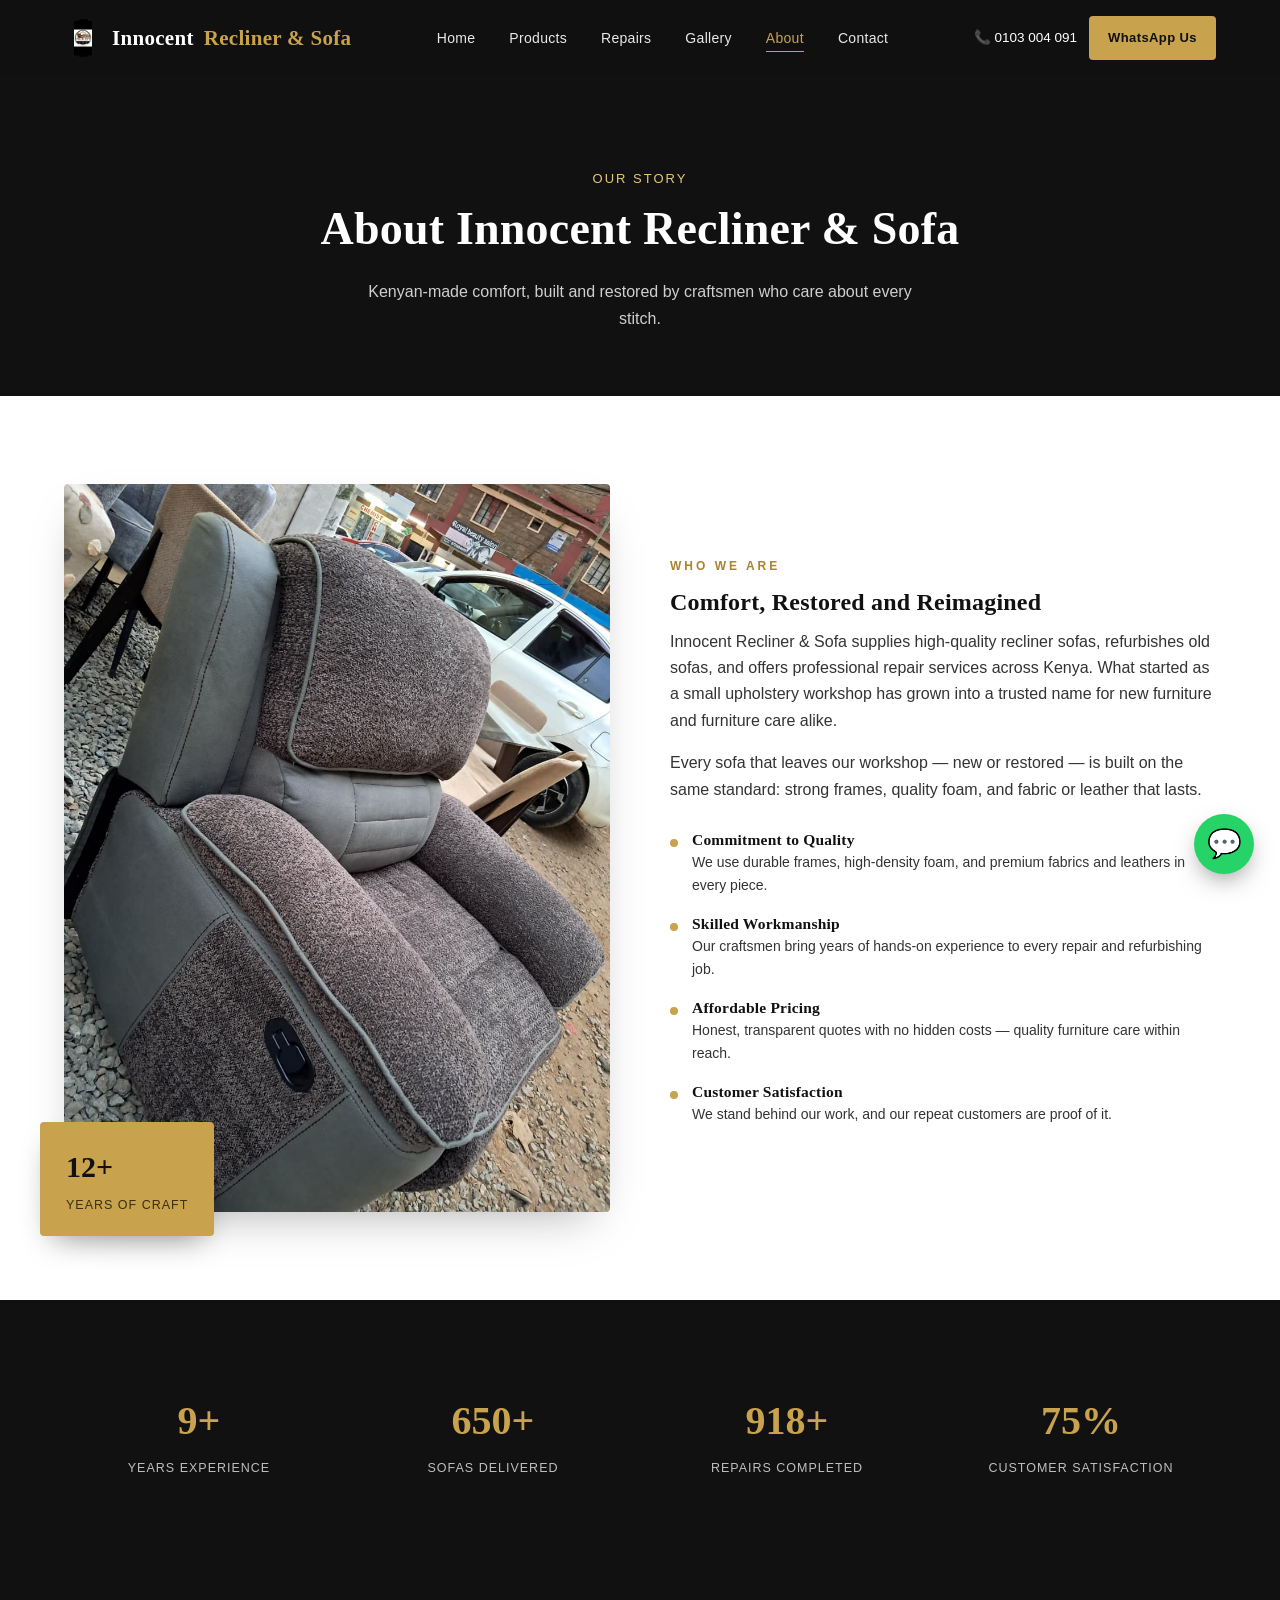
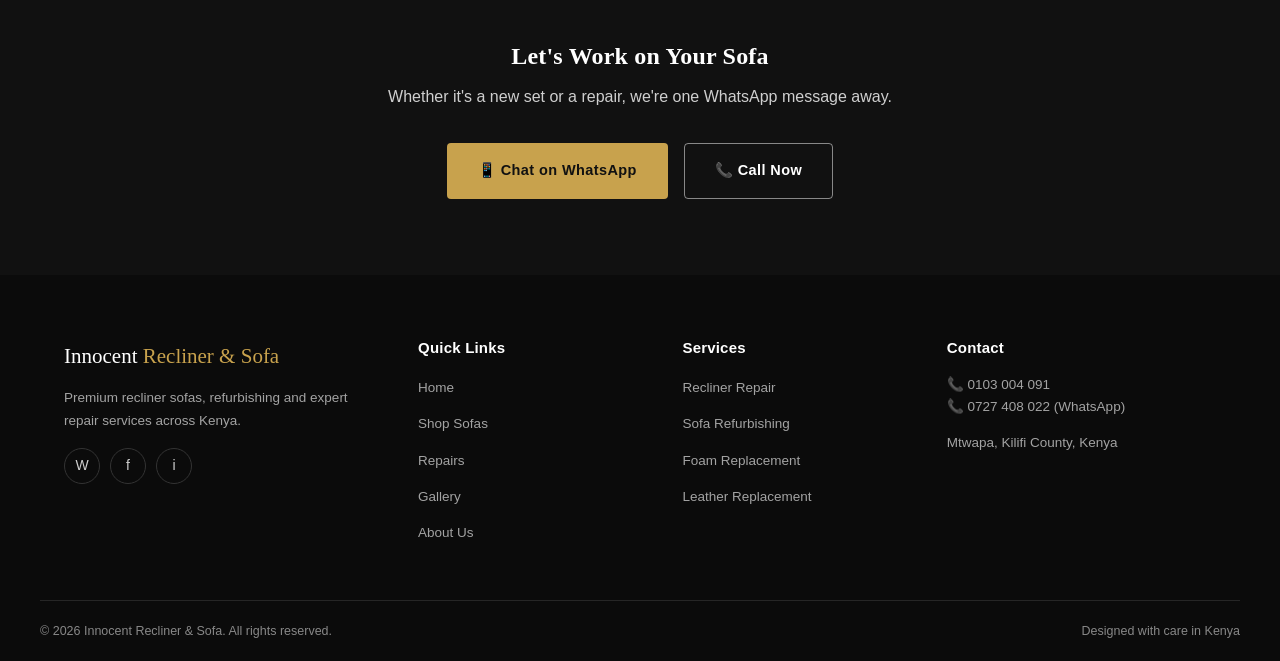
==== commit d3bccb27: "Add files via upload" ====
--- a/about.html
+++ b/about.html
@@ -13,7 +13,7 @@
 
 <nav class="nav">
   <div class="container nav-inner">
-    <a href="index.html" class="logo"><img src="images/IMG-20260724-WA0068.jpg" alt="Innocent Recliner & Sofa logo" class="logo-img">Innocent <span>Recliner & Sofa</span></a>
+    <a href="index.html" class="logo"><img src="IMG-20260724-WA0068.jpg" alt="Innocent Recliner & Sofa logo" class="logo-img">Innocent <span>Recliner & Sofa</span></a>
     <ul class="nav-links">
       <li><a href="index.html">Home</a></li>
       <li><a href="shop.html">Products</a></li>
@@ -41,7 +41,7 @@
 <section class="section">
   <div class="container about-grid">
     <div class="about-media reveal">
-      <img src="images/IMG-20260724-WA0071.jpg" alt="Craftsman working on a sofa frame">
+      <img src="IMG-20260724-WA0071.jpg" alt="Craftsman working on a sofa frame">
       <div class="about-badge">
         <div class="stat-num">12+</div>
         <div class="stat-label">Years of Craft</div>
--- a/style.css
+++ b/style.css
@@ -219,7 +219,7 @@
   display: flex;
   align-items: center;
   background: linear-gradient(180deg, rgba(17,17,17,0.72), rgba(17,17,17,0.55) 55%, rgba(17,17,17,0.85)),
-              url('images/IMG-20260724-WA0063.jpg') center/cover no-repeat;
+              url('IMG-20260724-WA0063.jpg') center/cover no-repeat;
   color: var(--white);
 }
 .hero-inner { max-width: 680px; }
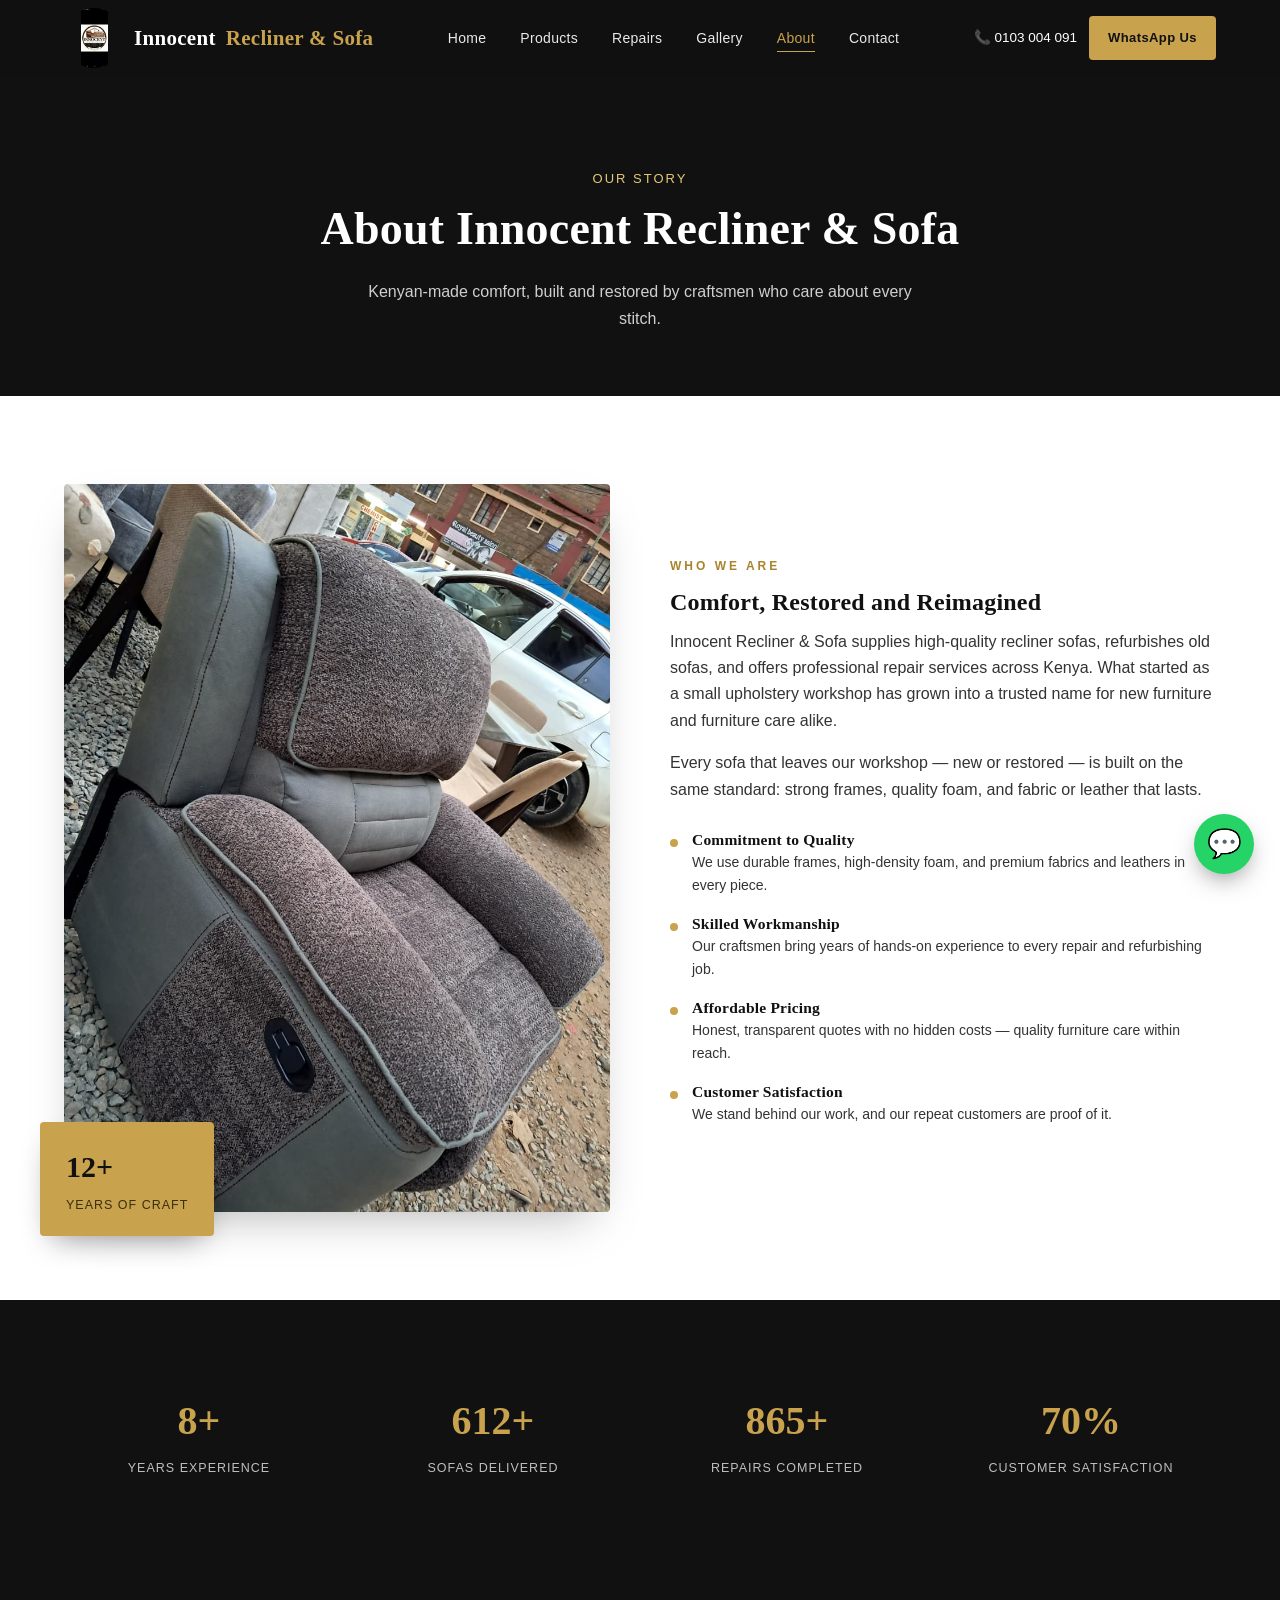
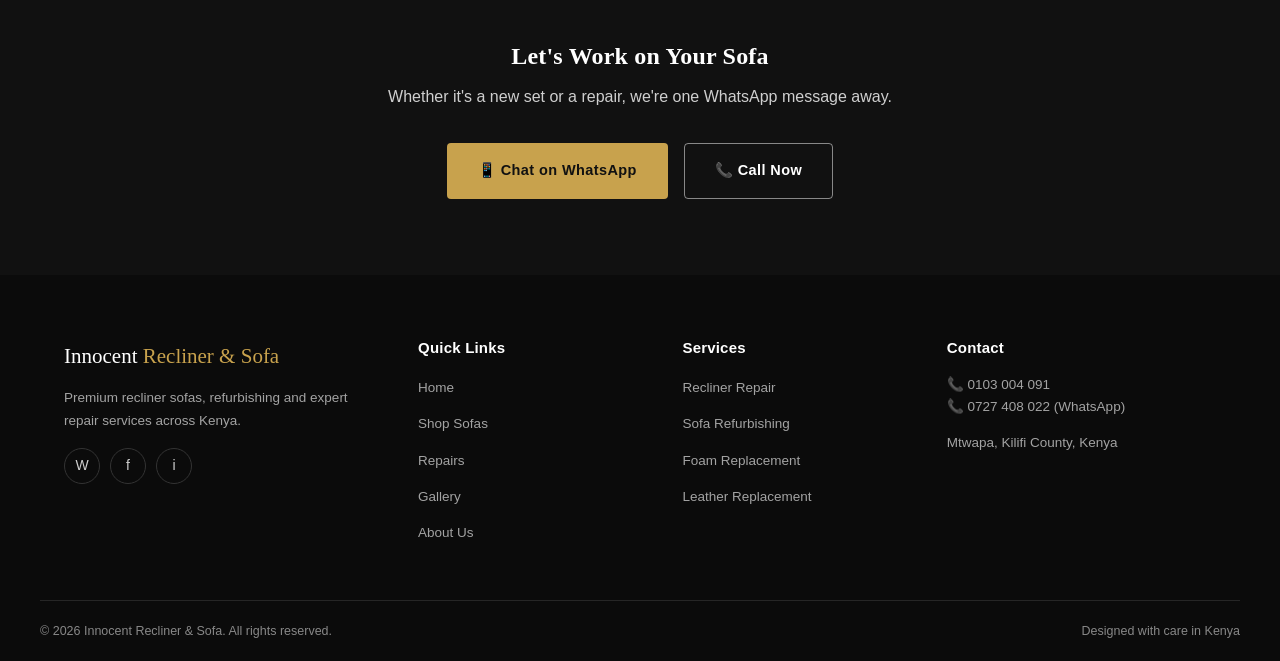
==== commit d34af09a: "Add files via upload" ====
--- a/about.html
+++ b/about.html
@@ -7,7 +7,7 @@
 <meta name="description" content="Innocent Recliner & Sofa is committed to quality craftsmanship, affordable pricing, and customer satisfaction across Kenya.">
 <link rel="preconnect" href="https://fonts.googleapis.com">
 <link href="https://fonts.googleapis.com/css2?family=Playfair+Display:wght@600;700;800&family=Poppins:wght@400;500;600;700&display=swap" rel="stylesheet">
-<link rel="stylesheet" href="style.css">
+<link rel="stylesheet" href="style.css?v=2">
 </head>
 <body>
 
@@ -127,6 +127,6 @@
 </footer>
 
 <a href="https://wa.me/254727408022" target="_blank" class="wa-float" aria-label="Chat on WhatsApp">💬</a>
-<script src="main.js"></script>
+<script src="main.js?v=2"></script>
 </body>
 </html>
--- a/style.css
+++ b/style.css
@@ -161,8 +161,8 @@
   letter-spacing: 0.3px;
 }
 .logo-img {
-  height: 38px;
-  width: 38px;
+  height: 60px;
+  width: 60px;
   object-fit: contain;
   border-radius: 50%;
 }
